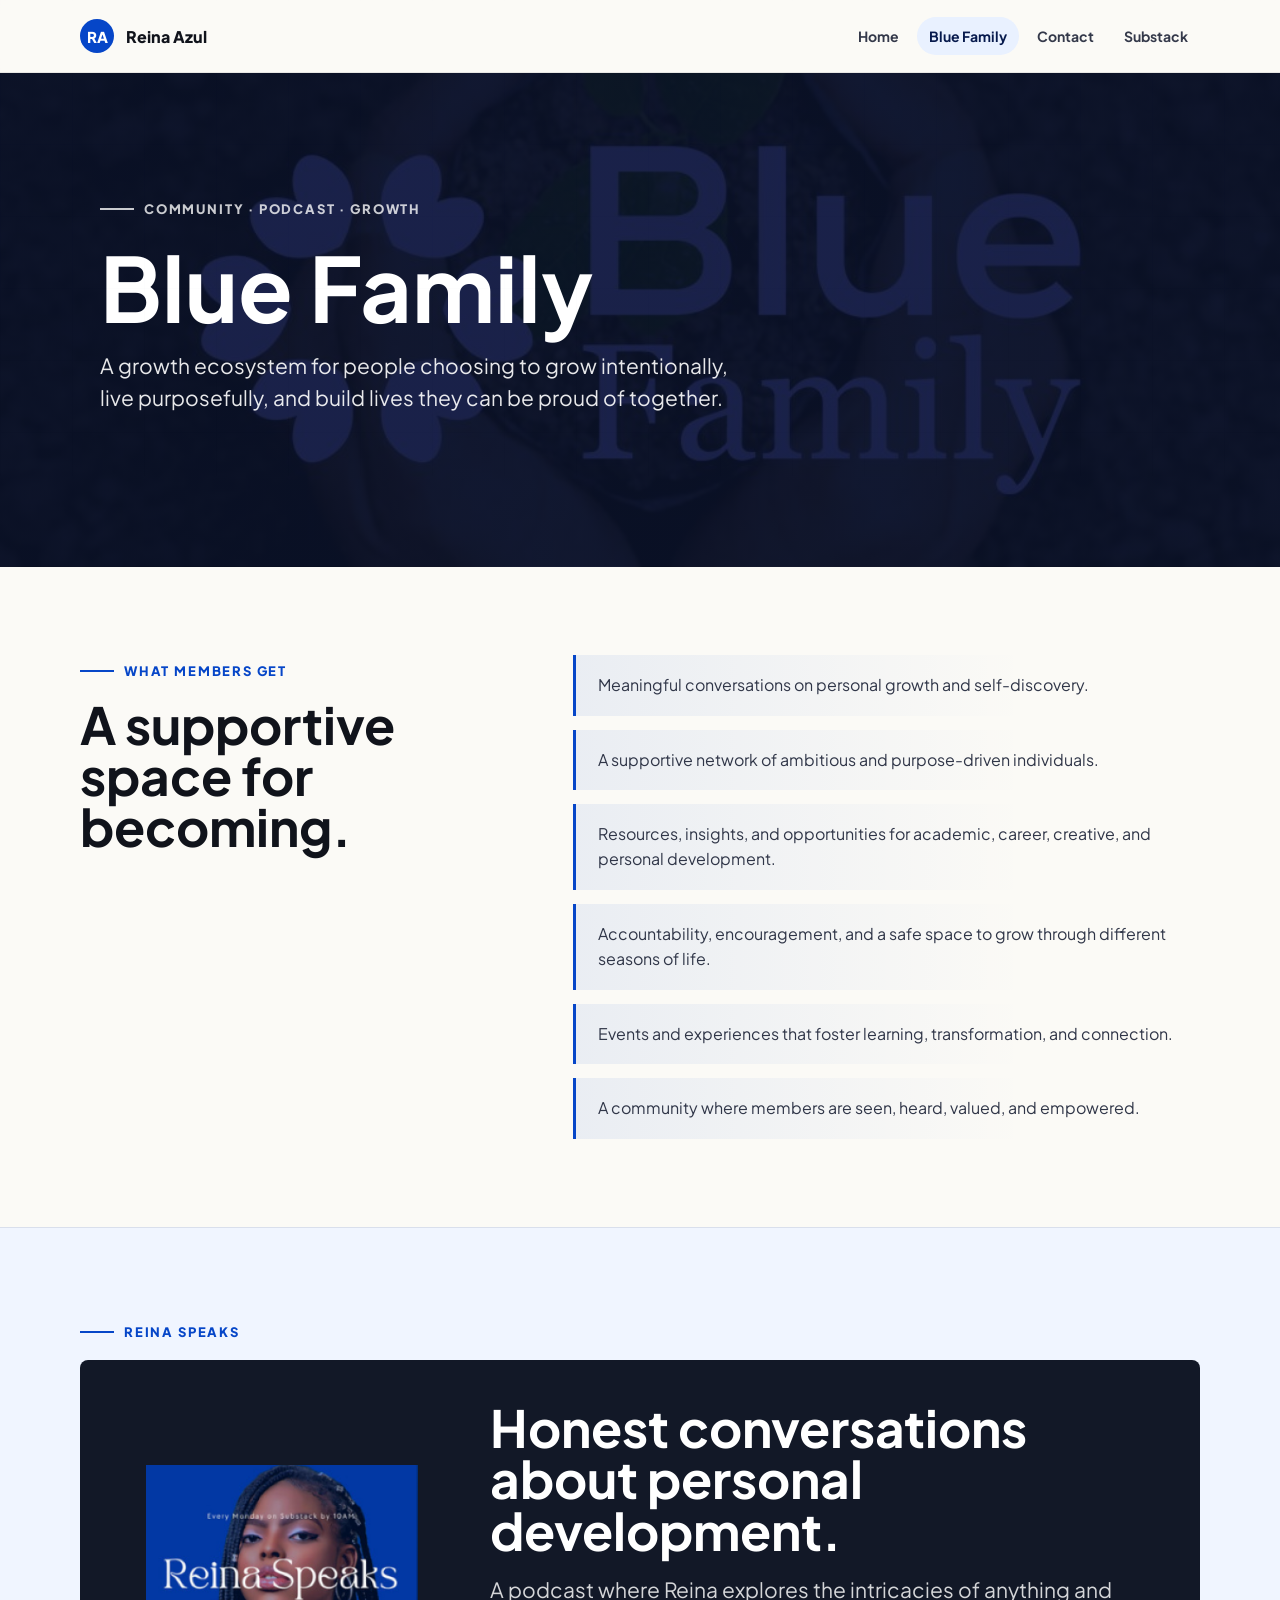
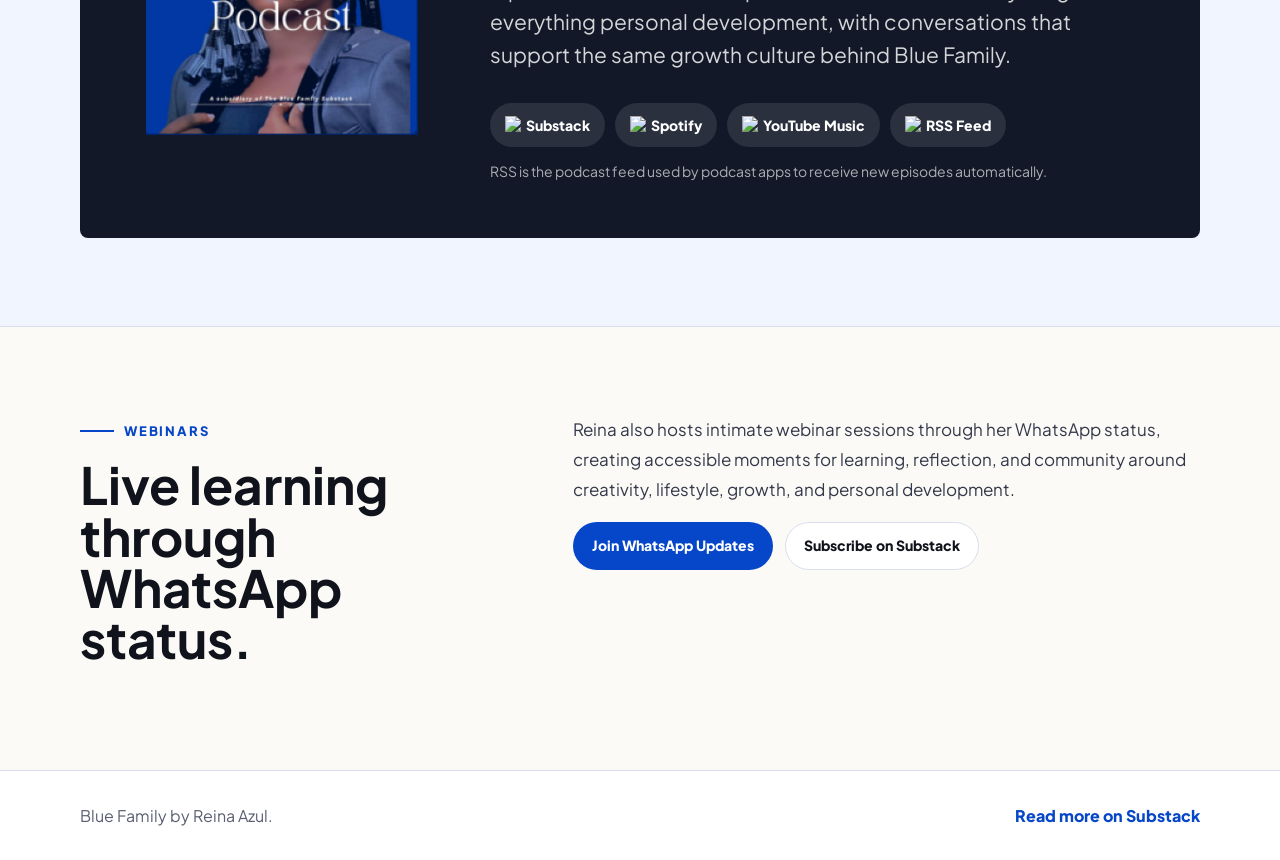
==== community.html @ faaee984 "I worked on the Mobile responsiveness of the website AI(Gemini) assisted me in this a little bit muc" ====
<!doctype html>
<html lang="en">
  <head>
    <meta charset="utf-8">
    <meta name="viewport" content="width=device-width, initial-scale=1">
    <meta name="description" content="Blue Family is Reina Azul's growth ecosystem for personal development, creativity, purpose, and community.">
    <title>Blue Family | Reina Azul</title>
    <link rel="stylesheet" href="styles.css">
    <link href="https://fonts.googleapis.com/css2?family=Plus+Jakarta+Sans:wght@400;600;700;800&display=swap" rel="stylesheet">
  </head>
  <body>
    <script src="script.js"></script>
    <header class="site-header">
      <nav class="nav" aria-label="Main navigation">
        <a class="brand" href="index.html" aria-label="Reina Azul home">
          <span class="brand-mark">RA</span>
          <span>Reina Azul</span>
        </a>
      <button class="hamburger-menu" aria-label="Toggle navigation" aria-expanded="false">
      <span class="bar"></span>
      <span class="bar"></span>
      <span class="bar"></span>
    </button>
        <div class="nav-links">
          <a href="index.html">Home</a>
          <a class="active" href="community.html">Blue Family</a>
          <a href="contact.html">Contact</a>
          <a href="https://oyedokunm.substack.com" target="_blank" rel="noreferrer">Substack</a>
        </div>
      </nav>
    </header>

    <main>
      <section class="page-hero">
        <div class="wrap">
          <p class="eyebrow">Community · Podcast · Growth</p>
          <h1>Blue Family</h1>
          <p class="lead">A growth ecosystem for people choosing to grow intentionally, live purposefully, and build lives they can be proud of together.</p>
        </div>
      </section>

      <section class="section">
        <div class="wrap split">
          <div>
            <p class="eyebrow dark">What Members Get</p>
            <h2>A supportive space for becoming.</h2>
          </div>
          <div>
            <ul class="feature-list">
              <li>Meaningful conversations on personal growth and self-discovery.</li>
              <li>A supportive network of ambitious and purpose-driven individuals.</li>
              <li>Resources, insights, and opportunities for academic, career, creative, and personal development.</li>
              <li>Accountability, encouragement, and a safe space to grow through different seasons of life.</li>
              <li>Events and experiences that foster learning, transformation, and connection.</li>
              <li>A community where members are seen, heard, valued, and empowered.</li>
            </ul>
          </div>
        </div>
      </section>

      <section class="section band">
        <div class="wrap">
          <p class="eyebrow dark">Reina Speaks</p>
          <div class="podcast-panel">
            <div class="podcast-cover" aria-label="Reina Speaks podcast cover placeholder">
              <img src="assets/Screenshot 2026-06-10 194704.png" alt="Reina Speaks podcast cover">
            </div>
            <div>
              <h2>Honest conversations about personal development.</h2>
              <p class="lead">A podcast where Reina explores the intricacies of anything and everything personal development, with conversations that support the same growth culture behind Blue Family.</p>
              <div class="podcast-links">
                <a class="pill" href="https://oyedokunm.substack.com" target="_blank" class="ip" rel="noreferrer">
                    <img src="https://cdn.simpleicons.org/substack" width="19"  height="19" alt="Substack" class="ic" />  Substack</a>
                <a class="pill" href="https://open.spotify.com/show/22lv5XPXW0oE5tBdYrOItC" target="_blank" class="ip" rel="noreferrer">
                  <img src="https://cdn.simpleicons.org/spotify" width="19" height="19" alt="Spotify" class="ic" />  Spotify</a>
                <a class="pill" href="https://music.youtube.com/channel/UCW5lx6705L2zEF5q7ltwmwg" target="_blank" class="ip" rel="noreferrer">
                  <img src="https://cdn.simpleicons.org/youtubemusic" width="19" height="19" alt="YouTube Music" class="ic" />  YouTube Music</a>
                <a class="pill" href="https://api.substack.com/feed/podcast/916185.rss" target="_blank" class="ip" rel="noreferrer">
                  <img src="https://cdn.simpleicons.org/rss" width="19" height="19" alt="RSS" class="ic" />  RSS Feed</a>
              </div>
              <p class="rss-note">RSS is the podcast feed used by podcast apps to receive new episodes automatically.</p>
            </div>
          </div>
        </div>
      </section>

      <section class="section">
        <div class="wrap split">
          <div>
            <p class="eyebrow dark">Webinars</p>
            <h2>Live learning through WhatsApp status.</h2>
          </div>
          <div class="body-copy">
            <p>Reina also hosts intimate webinar sessions through her WhatsApp status, creating accessible moments for learning, reflection, and community around creativity, lifestyle, growth, and personal development.</p>
            <div class="actions">
              <a class="button blue" href="https://wa.me/2349028957254" target="_blank" rel="noreferrer">Join WhatsApp Updates</a>
              <a class="button outline" href="https://oyedokunm.substack.com/subscribe" target="_blank" rel="noreferrer">Subscribe on Substack</a>
            </div>
          </div>
        </div>
      </section>
    </main>

    <footer class="footer">
      <div class="wrap footer-inner">
        <span>Blue Family by Reina Azul.</span>
        <a href="https://oyedokunm.substack.com" target="_blank" rel="noreferrer">Read more on Substack</a>
      </div>
    </footer>
    <script>
const mobileBtn = document.querySelector('.hamburger-menu');
const navigationPanel = document.querySelector('.nav-links');

mobileBtn.addEventListener('click', () => {
  navigationPanel.classList.toggle('open');
  mobileBtn.classList.toggle('active');
});
    </script>
  </body>
</html>
---- styles.css ----
:root {
  --ink: #10131b;
  --muted: #5a6072;
  --blue: #0646c8;
  --blue-deep: #071a4d;
  --blue-soft: #e9f1ff;
  --cyan: #48c7ff;
  --ivory: #fbfaf6;
  --line: #d9dfec;
  --green: #0f7b55;
  --shadow: 0 24px 70px rgba(7, 26, 77, .16);
  color-scheme: light;
}

* {
  box-sizing: border-box;
}

html {
  scroll-behavior: smooth;
}

body {
  margin: 0;
  font-family: 'Plus Jakarta Sans', ui-sans-serif, system-ui, sans-serif;
  color: var(--ink);
  background: var(--ivory);
}

body::before {
  content: "";
  position: fixed;
  inset: 0;
  pointer-events: none;
  background:
    linear-gradient(90deg, rgba(7, 26, 77, .045) 1px, transparent 1px),
    linear-gradient(180deg, rgba(7, 26, 77, .035) 1px, transparent 1px);
  background-size: 72px 72px;
  mask-image: linear-gradient(to bottom, rgba(0,0,0,.38), transparent 60%);
}

a {
  color: inherit;
  text-decoration: none;
}

img {
  display: block;
  max-width: 100%;
}

.site-header {
  position: sticky;
  top: 0;
  z-index: 20;
  border-bottom: 1px solid rgba(16, 19, 27, .08);
  background: rgba(251, 250, 246, .88);
  backdrop-filter: blur(18px);
}

.nav {
  width: min(1120px, calc(100% - 40px));
  margin: 0 auto;
  min-height: 72px;
  display: flex;
  align-items: center;
  justify-content: space-between;
  gap: 22px;
}

.brand {
  display: inline-flex;
  align-items: center;
  gap: 12px;
  font-weight: 800;
  letter-spacing: 0;

}

.brand-mark {
  width: 34px;
  height: 34px;
  display: grid;
  place-items: center;
  border-radius: 50%;
  background: var(--blue);
  color: white;
  font-size: 15px;
}

.nav-links {
  display: flex;
  align-items: center;
  gap: 6px;
}

.nav-links a {
  padding: 10px 12px;
  border-radius: 999px;
  color: #34394a;
  font-size: 14px;
  font-weight: 700;
}

.nav-links a:hover,
.nav-links a.active {
  background: var(--blue-soft);
  color: var(--blue-deep);
}

.section {
  padding: 88px 0;
}

.section.tight {
  padding: 58px 0;
}

.wrap {
  width: min(1120px, calc(100% - 40px));
  margin: 0 auto;
}

.hero {
  min-height: calc(82vh - 72px);
  display: grid;
  align-items: center;
  padding: 52px 0 72px;
  background:
    linear-gradient(115deg, rgba(7, 26, 77, .96) 0%, rgba(6, 70, 200, .92) 58%, rgba(72, 199, 255, .18) 100%),
    #071a4d;
  color: white;
}

.hero-grid {
  display: grid;
  grid-template-columns: minmax(0, 1.08fr) minmax(280px, .72fr);
  align-items: center;
  gap: 64px;
}

.eyebrow {
  display: inline-flex;
  align-items: center;
  gap: 10px;
  margin: 0 0 20px;
  color: rgba(255,255,255,.78);
  font-size: 13px;
  font-weight: 800;
  text-transform: uppercase;
  letter-spacing: .14em;
}

.eyebrow.dark {
  color: var(--blue);
}

.eyebrow::before {
  content: "";
  width: 34px;
  height: 2px;
  background: currentColor;
}

h1,
h2,
h3,
p {
  margin-top: 0;
}

h1 {
  max-width: 780px;
  margin-bottom: 22px;
  font-size: clamp(56px, 7vw, 104px);
  line-height: .9;
  letter-spacing: 0;
}

.lead {
  max-width: 650px;
  margin-bottom: 32px;
  color: rgba(255,255,255,.82);
  font-size: 21px;
  line-height: 1.55;
}

.lead.dark {
  color: #3e4557;
}

.hero-actions,
.actions {
  display: flex;
  flex-wrap: wrap;
  gap: 12px;
}

.button {
  display: inline-flex;
  min-height: 48px;
  align-items: center;
  justify-content: center;
  gap: 10px;
  padding: 0 18px;
  border: 1px solid transparent;
  border-radius: 999px;
  font-weight: 800;
  font-size: 14px;
  transition: transform .18s ease, background .18s ease, border-color .18s ease;
}

.button:hover {
  transform: translateY(-2px);
}

.button.primary {
  background: white;
  color: var(--blue-deep);
}

.button.secondary {
  border-color: rgba(255,255,255,.28);
  color: white;
  background: rgba(255,255,255,.08);
}

.button.blue {
  background: var(--blue);
  color: white;
}

.button.outline {
  border-color: var(--line);
  background: white;
  color: var(--ink);
}

.portrait-shell {
  position: relative;
  isolation: isolate;
}

.portrait-shell::before {
  content: "";
  position: absolute;
  inset: 9% -4% -5% 12%;
  border: 1px solid rgba(255,255,255,.34);
  border-radius: 50%;
  z-index: -1;
}

.portrait {
  width: min(410px, 100%);
  aspect-ratio: 1;
  object-fit: cover;
  object-position: center;
  border-radius: 50%;
  box-shadow: 0 34px 90px rgba(0, 0, 0, .32);
  background: transparent;
}

.stat-row {
  display: grid;
  grid-template-columns: repeat(3, 1fr);
  gap: 1px;
  margin-top: 22px;
  overflow: hidden;
  border-radius: 8px;
  background: rgba(255,255,255,.22);
}

.stat {
  padding: 18px;
  background: rgba(255,255,255,.11);
}

.stat strong {
  display: block;
  font-size: 24px;
}

.stat span {
  display: block;
  color: rgba(255,255,255,.72);
  font-size: 13px;
}

.split {
  display: grid;
  grid-template-columns: minmax(0, .82fr) minmax(0, 1.18fr);
  gap: 58px;
  align-items: start;
}

.section h2 {
  margin-bottom: 18px;
  font-size: clamp(32px, 4vw, 56px);
  line-height: 1;
  letter-spacing: 0;
}

.body-copy {
  color: #34394a;
  font-size: 17px;
  line-height: 1.75;
}

.feature-list {
  display: grid;
  gap: 14px;
  margin: 0;
  padding: 0;
  list-style: none;
}

.feature-list li {
  padding: 18px 0 18px 22px;
  border-left: 3px solid var(--blue);
  background: linear-gradient(90deg, rgba(6,70,200,.07), transparent 72%);
  color: #303648;
  font-size: 16px;
  line-height: 1.55;
}

.band {
  background: #f0f5ff;
  border-top: 1px solid var(--line);
  border-bottom: 1px solid var(--line);
}

.cards {
  display: grid;
  grid-template-columns: repeat(3, 1fr);
  gap: 18px;
}

.card {
  min-height: 220px;
  padding: 26px;
  border: 1px solid var(--line);
  border-radius: 8px;
  background: white;
  box-shadow: 0 14px 36px rgba(7, 26, 77, .07);
}

.card h3 {
  margin-bottom: 12px;
  font-size: 22px;
}

.card p {
  margin-bottom: 0;
  color: var(--muted);
  line-height: 1.65;
}

.quote-band {
  padding: 78px 0;
  background: var(--ink);
  color: white;
}

.quote {
  max-width: 930px;
  margin: 0;
  font-size: clamp(30px, 4vw, 58px);
  line-height: 1.08;
  letter-spacing: 0;
}

.quote cite {
  display: block;
  margin-top: 24px;
  color: rgba(255,255,255,.68);
  font-size: 15px;
  font-style: normal;
  font-weight: 800;
  text-transform: uppercase;
  letter-spacing: .12em;
}

.page-hero {
background-image: 
  linear-gradient(rgba(11, 19, 43, 0.85), rgba(11, 19, 43, 0.85)), 
  url('assets/322eb3b5f45e469986e57e9ff61a0006.jpg'); 
  background-position: center center;
  background-size: cover;
  background-repeat: no-repeat;
  padding: 120px 0; 
  color: #ffffff;}

.page-hero h1 {
  color: #ffffff;
  margin-top: 10px;
}

.page-hero .lead {
color: rgba(255, 255, 255, 0.9);
max-width: 650px;
}

.podcast-panel {
  display: grid;
  grid-template-columns: 320px minmax(0, 1fr);
  gap: 48px;
  align-items: center;
  padding: 42px;
  border-radius: 8px;
  background: #121827;
  color: white;
}

.podcast-cover {
  aspect-ratio: 1;
  display: grid;
  align-content: end;
  padding: 24px;
  border-radius: 8px;
  background:
    linear-gradient(180deg, rgba(4, 14, 38, .08), rgba(4, 14, 38, .72)),
    linear-gradient(135deg, #0646c8, #0c2466), cover;
  overflow: hidden;
  width:100%;
}

.podcast-cover span {
  display: block;
  max-width: 210px;
  font-size: 40px;
  line-height: .95;
  font-weight: 800;
}

.podcast-links,
.social-grid {
  display: flex;
  flex-wrap: wrap;
  gap: 10px;
  margin-top: 24px;
}

.pill {
  display: inline-flex;
  min-height: 44px;
  align-items: center;
  justify-content: center;
  padding: 0 15px;
  border-radius: 999px;
  background: rgba(255,255,255,.1);
  color: white;
  font-weight: 800;
  font-size: 14px;
}

.pill.light {
  background: white;
  color: var(--ink);
  border: 1px solid var(--line);
}

.rss-note {
  margin-top: 14px;
  color: rgba(255,255,255,.65);
  font-size: 14px;
  line-height: 1.5;
}

.contact-grid {
  display: grid;
  grid-template-columns: minmax(0, 1fr) minmax(300px, .74fr);
  gap: 34px;
  align-items: start;
}

.contact-panel {
  padding: 34px;
  border-radius: 8px;
  background: white;
  border: 1px solid var(--line);
  box-shadow: var(--shadow);
}

.contact-panel h2 {
  font-size: 34px;
}

.contact-list {
  display: grid;
  gap: 12px;
  margin: 24px 0 0;
  padding: 0;
  list-style: none;
}

.contact-list li {
  padding-bottom: 12px;
  border-bottom: 1px solid var(--line);
  color: #34394a;
}

.footer {
  padding: 34px 0;
  border-top: 1px solid var(--line);
  color: var(--muted);
  background: white;
}

.footer-inner {
  display: flex;
  justify-content: space-between;
  gap: 20px;
  align-items: center;
  flex-wrap: wrap;
}

.footer a {
  font-weight: 800;
  color: var(--blue);
}

@media (max-width: 860px) {
  .nav {
    min-height: auto;
    padding: 14px 0;
    align-items: flex-start;
    flex-direction: column;
  }

  .nav-links {
    width: 100%;
    overflow-x: auto;
    padding-bottom: 2px;
  }

  .hero {
    min-height: auto;
  }

  .hero-grid,
  .split,
  .podcast-panel,
  .contact-grid {
    grid-template-columns: 1fr;
  }

  .hero-grid {
    gap: 42px;
  }

  .portrait {
    width: min(360px, 100%);
  }

  .cards {
    grid-template-columns: 1fr;
  }

  .podcast-panel {
    padding: 24px;
  }

  .podcast-cover {
    max-width: 320px;
  }
}

@media (max-width: 560px) {
  .wrap,
  .nav {
    width: min(100% - 28px, 1120px);
  }

  .section {
    padding: 64px 0;
  }

  h1 {
    font-size: 58px;
  }

  .lead {
    font-size: 18px;
  }

  .hero-actions,
  .actions {
    display: grid;
  }

  .button,
  .pill {
    width: 100%;
  }

  .stat-row {
    grid-template-columns: 1fr;
  }
}
.ip {
  display: inline-flex;
  align-items: center;
  gap: 14px;
}
.ic{
  margin-right: 2px;
}

.page-heros {
  background-color: #072469; 
  background-image: none;
  padding: 80px 0; 
  color: #ffffff;
}
.page-hero .wrap {
  max-width: 1200px;
  margin: 0 auto;
  padding: 0 20px;
}
.hamburger-menu {
  display: none;
  background: none;
  border: none;
  cursor: pointer;
  flex-direction: column;
  gap: 5px;
  padding: 5px;
  z-index: 100;
}

.hamburger-menu .bar {
  width: 24px;
  height: 2px;
  background-color:#0646c8; 
  transition: transform 0.3s ease, opacity 0.3s ease;
}

@media (max-width: 768px) {
  .site-header {
    position: relative;
    z-index: 1000;
    background-color: #ffffff;
  }

  .nav {
    display: flex;
    flex-direction: row;
    justify-content: space-between;
    align-items: center;
    width: 100%;
    padding: 15px 20px;
    box-sizing: border-box;
  }
  .hamburger-menu {
    display: flex;
    position: relative;
    z-index: 1001;
  }

.nav-links {
    display: flex;
    flex-direction: column;
    align-items: center;
    gap: 24px;
    
    position: fixed;     
    top: 0;
    right: -100%;      
    width: 220px;         
    height: 45vh;      
    background-color: #0b132b; 
    padding: 100px 24px 40px;  
    border-radius: 10px 0 0 10px;
    box-sizing: border-box;
    
    transition: right 0.3s ease-in-out;
    z-index: 999;
  }

  .nav-links.open {
    right: 0 !important;  
  }
  html, body {
    overflow-x: hidden;
    width: 100%;
    margin: 0;
    padding: 0;
  }

  .hero, .page-hero {
    padding: 120px 20px 60px !important;
    box-sizing: border-box;
    width: 100% !important;
    max-width: 100% !important;
    display: block;
  }

  .hero-grid {
    display: flex !important;
    flex-direction: column !important; 
    align-items: center !important;
    text-align: center !important;
    gap: 24px !important;
    width: 100% !important;
    max-width: 100% !important;
    margin: 0 auto !important;
    padding: 0 !important;
  }

  .hero-grid > div:first-child {
    order: 1 !important;
    width: 100%;
  }
  .hero-grid .eyebrow {
    justify-content: center;
    margin: 0 auto 12px;
  }

  .hero-grid h1 {
    font-size: 36px;
    line-height: 1.2;
    margin: 0 0 12px;
  }

  .hero-grid .lead {
    font-size: 16px;
    line-height: 1.5;
    margin: 0 auto;
    max-width: 100%;
  }

  .portrait-shell,
  .hero-grid > div:last-child {
    order: 2 !important;
    display: flex !important;
    flex-direction: column !important;
    align-items: center !important;
    width: 100% !important;
    margin: 15px auto 0 !important;
  }

  .portrait {
    width: 280px;  
    height: 280px;
    border-radius: 50%;
    object-fit: cover;
  }

  .stat-row {
    display: flex !important;
    flex-direction: row !important; 
    justify-content: space-around !important;
    width: 100%;
    max-width: 300px;
    margin: -30px auto 0 !important; 
    padding: 16px;
    box-sizing: border-box;
    position: relative;
    z-index: 5;
  }
  .hero-actions {
    order: 3 !important; 
    display: flex !important;
    flex-direction: column !important;
    gap: 12px !important;
    width: 100% !important;
    max-width: 320px !important;
    margin: 30px auto 0 !important;
  }
}
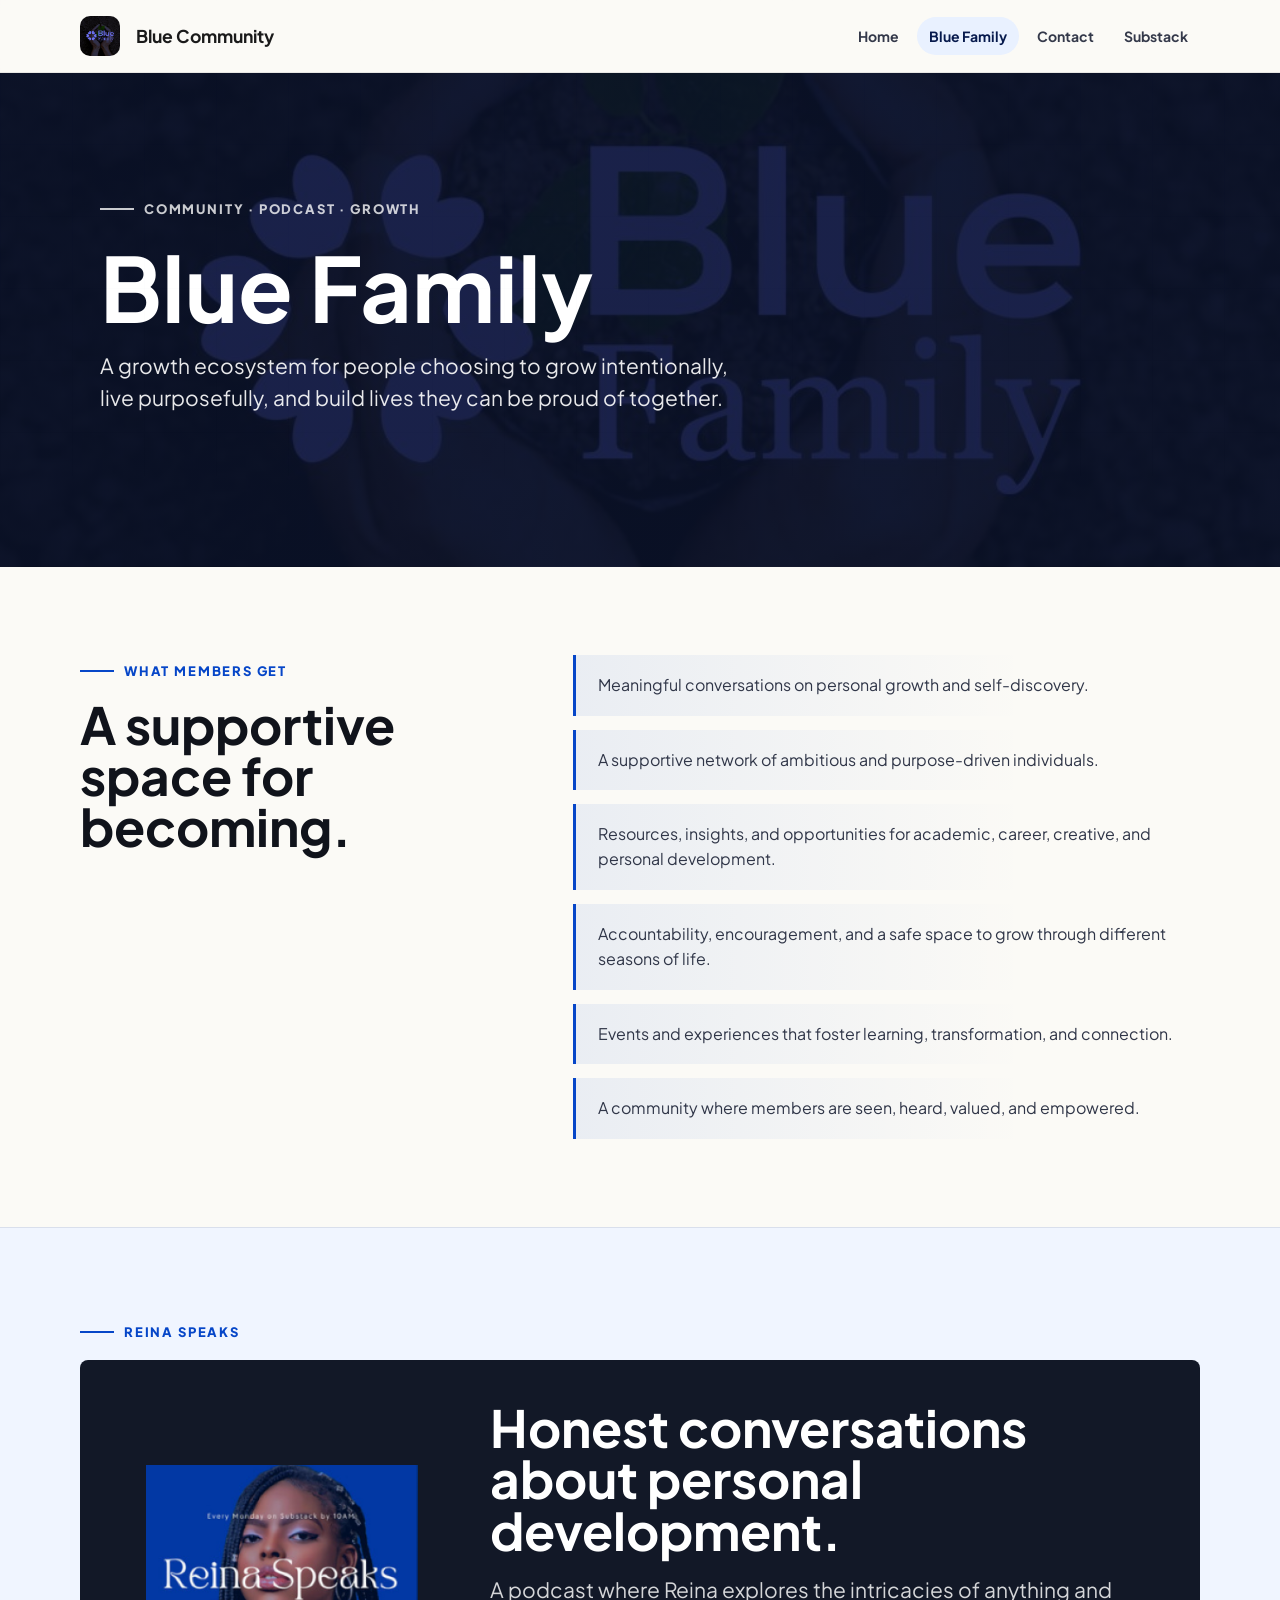
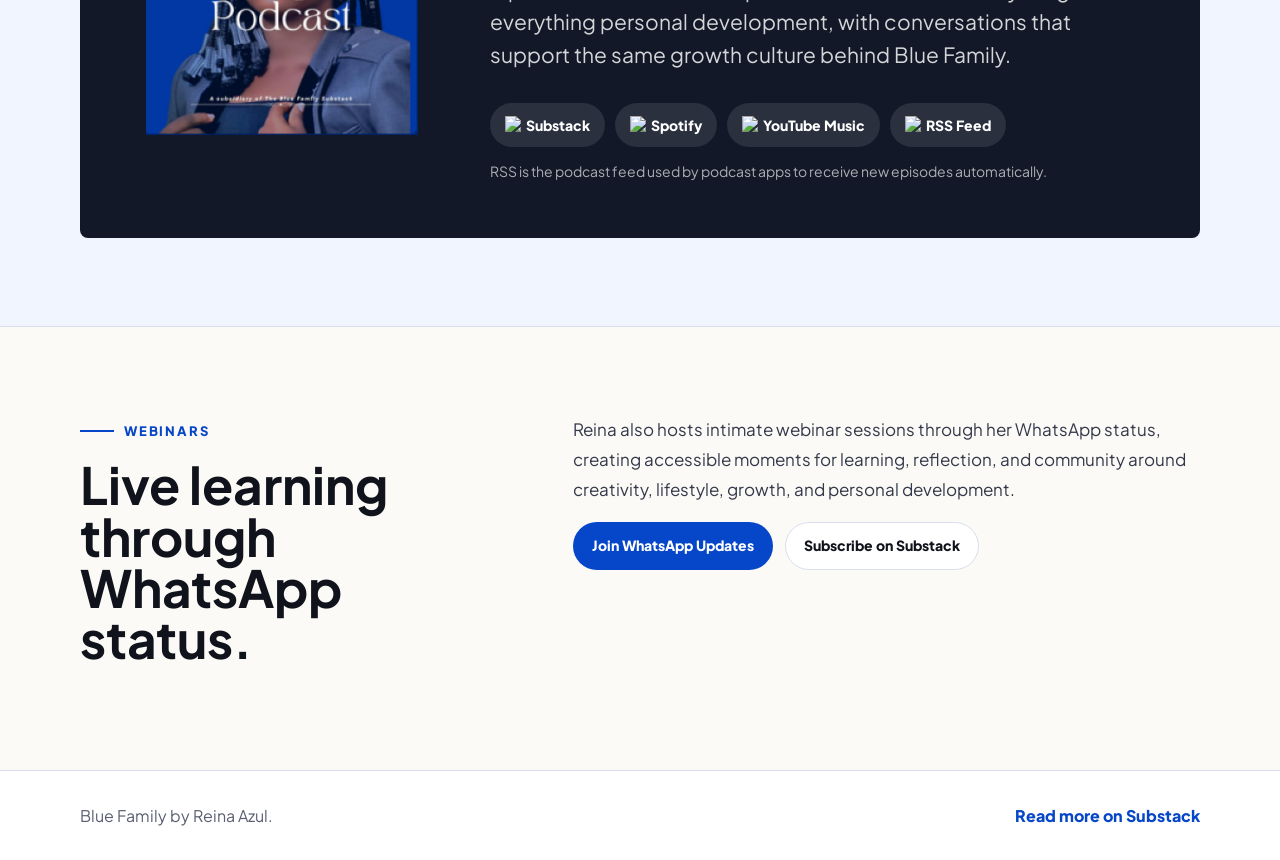
==== commit 3c336c41: "I changed the website logo on the headers" ====
--- a/community.html
+++ b/community.html
@@ -7,14 +7,16 @@
     <title>Blue Family | Reina Azul</title>
     <link rel="stylesheet" href="styles.css">
     <link href="https://fonts.googleapis.com/css2?family=Plus+Jakarta+Sans:wght@400;600;700;800&display=swap" rel="stylesheet">
+    <link rel="icon" type="image/png" href="assets/322eb3b5f45e469986e57e9ff61a0006.jpg">
+  <link rel="apple-touch-icon" href="assets/322eb3b5f45e469986e57e9ff61a0006.jpg">
   </head>
   <body>
     <script src="script.js"></script>
     <header class="site-header">
       <nav class="nav" aria-label="Main navigation">
         <a class="brand" href="index.html" aria-label="Reina Azul home">
-          <span class="brand-mark">RA</span>
-          <span>Reina Azul</span>
+          <img src="assets/322eb3b5f45e469986e57e9ff61a0006.jpg" alt="Reina Azul Logo" class="brand-marks">
+          <span class="logo-texts">Blue Community</span>
         </a>
       <button class="hamburger-menu" aria-label="Toggle navigation" aria-expanded="false">
       <span class="bar"></span>
@@ -93,7 +95,7 @@
           <div class="body-copy">
             <p>Reina also hosts intimate webinar sessions through her WhatsApp status, creating accessible moments for learning, reflection, and community around creativity, lifestyle, growth, and personal development.</p>
             <div class="actions">
-              <a class="button blue" href="https://wa.me/2349028957254" target="_blank" rel="noreferrer">Join WhatsApp Updates</a>
+              <a class="button blue" href="https://wa.me/2349028957254?text=Hello%20Reina,%20I%20want%20to%20join%20the%20Blue%20Family!%20Please%20add%20me%20to%20your%20WhatsApp%20status%20updates%20for%20live%20learning%20sessions.%20My%20name%20is:" target="_blank" rel="noreferrer">Join WhatsApp Updates</a>
               <a class="button outline" href="https://oyedokunm.substack.com/subscribe" target="_blank" rel="noreferrer">Subscribe on Substack</a>
             </div>
           </div>
--- a/styles.css
+++ b/styles.css
@@ -69,23 +69,36 @@
 }
 
 .brand {
-  display: inline-flex;
-  align-items: center;
-  gap: 12px;
-  font-weight: 800;
-  letter-spacing: 0;
+  display: flex;
+  align-items: center;
+  gap: 16px;     
+  text-decoration: none;
 
 }
 
 .brand-mark {
-  width: 34px;
-  height: 34px;
-  display: grid;
-  place-items: center;
-  border-radius: 50%;
-  background: var(--blue);
-  color: white;
-  font-size: 15px;
+  height: 60px; 
+  width: auto;
+  object-fit: contain;
+  display: block;
+}
+.brand-marks{
+  height: 40px; 
+  width: auto;
+  object-fit: contain;
+  display: block;
+  border-radius: 10px;
+}
+.logo-text {
+  font-size: 1.4rem;
+  margin-left: -16px;
+  font-weight: 700;
+  color: #1a1a1a;
+}
+.logo-texts{
+  font-size: 1.1rem;
+  font-weight: 700;
+  color: #1a1a1a;
 }
 
 .nav-links {
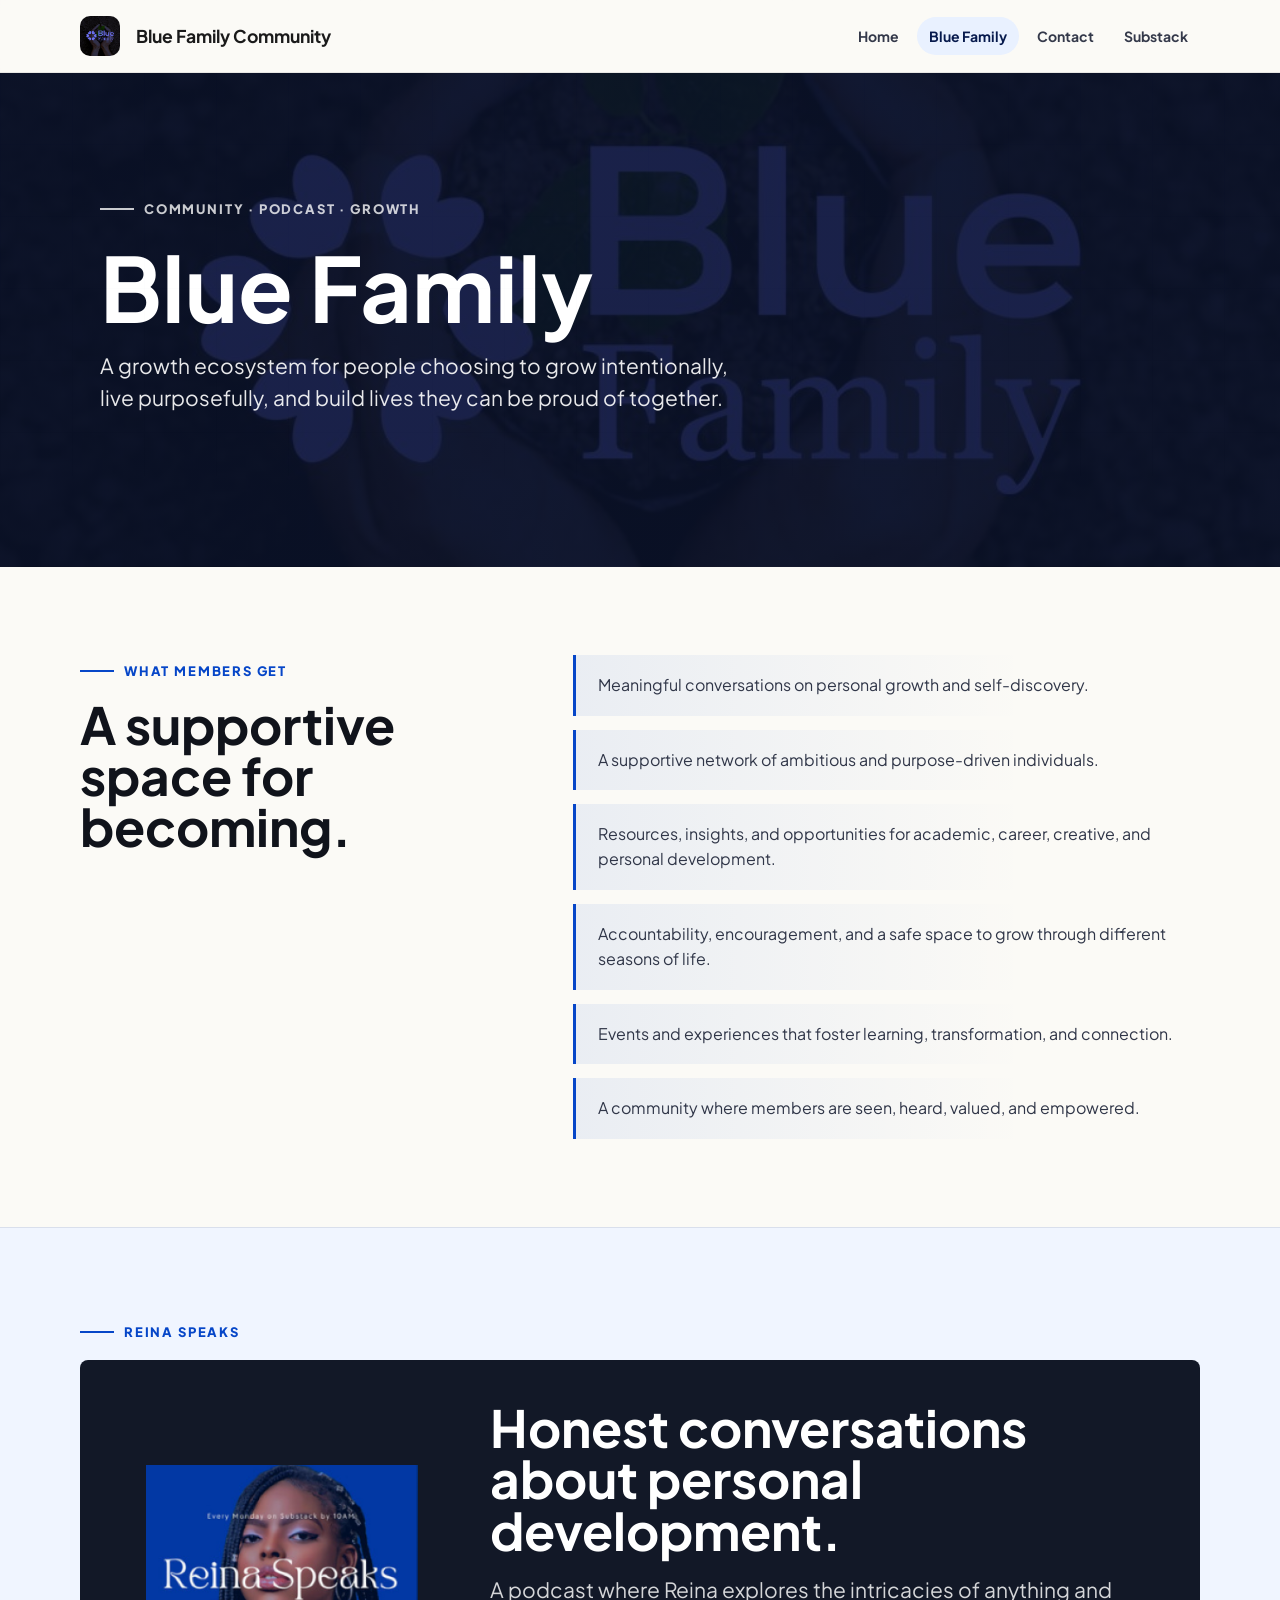
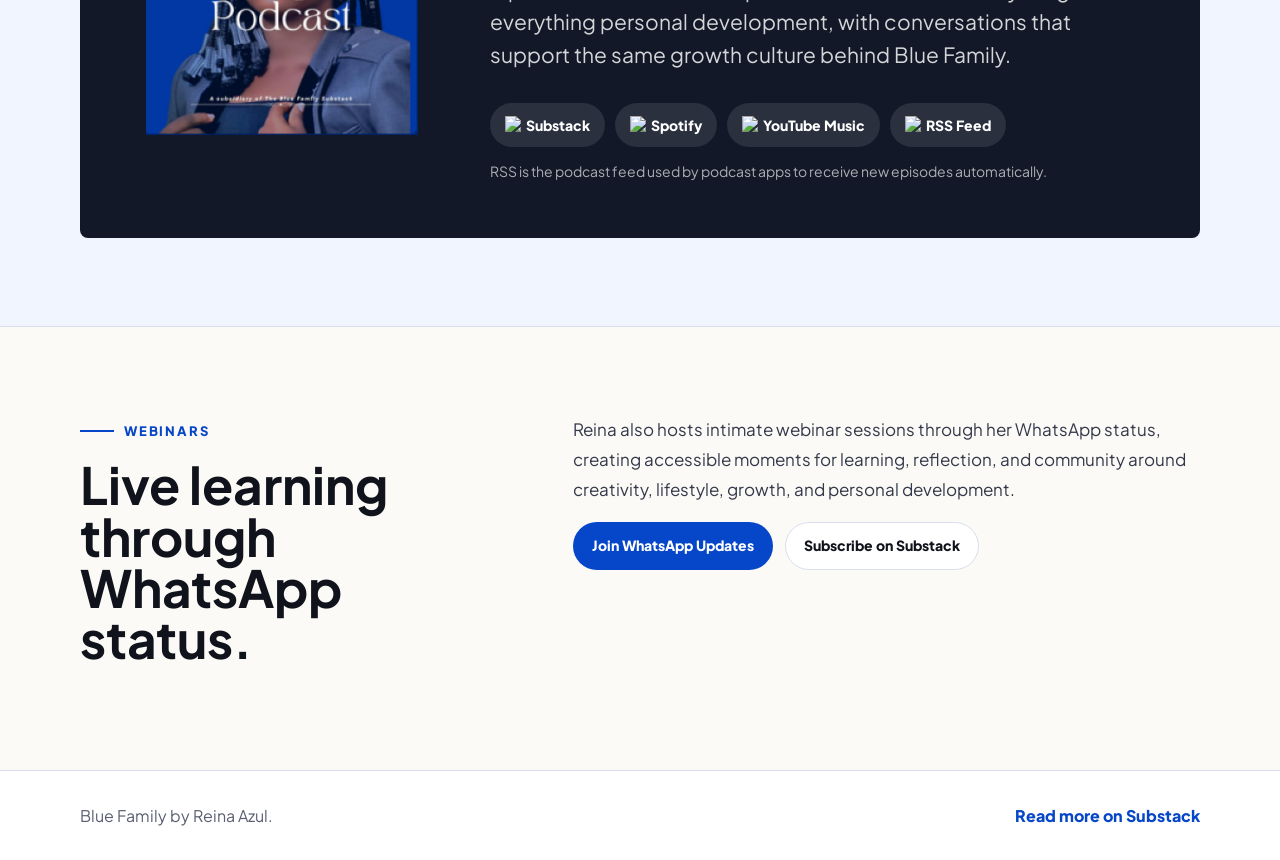
==== commit ee4eb0e9: "a little change in the name" ====
--- a/community.html
+++ b/community.html
@@ -16,7 +16,7 @@
       <nav class="nav" aria-label="Main navigation">
         <a class="brand" href="index.html" aria-label="Reina Azul home">
           <img src="assets/322eb3b5f45e469986e57e9ff61a0006.jpg" alt="Reina Azul Logo" class="brand-marks">
-          <span class="logo-texts">Blue Community</span>
+          <span class="logo-texts">Blue Family Community</span>
         </a>
       <button class="hamburger-menu" aria-label="Toggle navigation" aria-expanded="false">
       <span class="bar"></span>
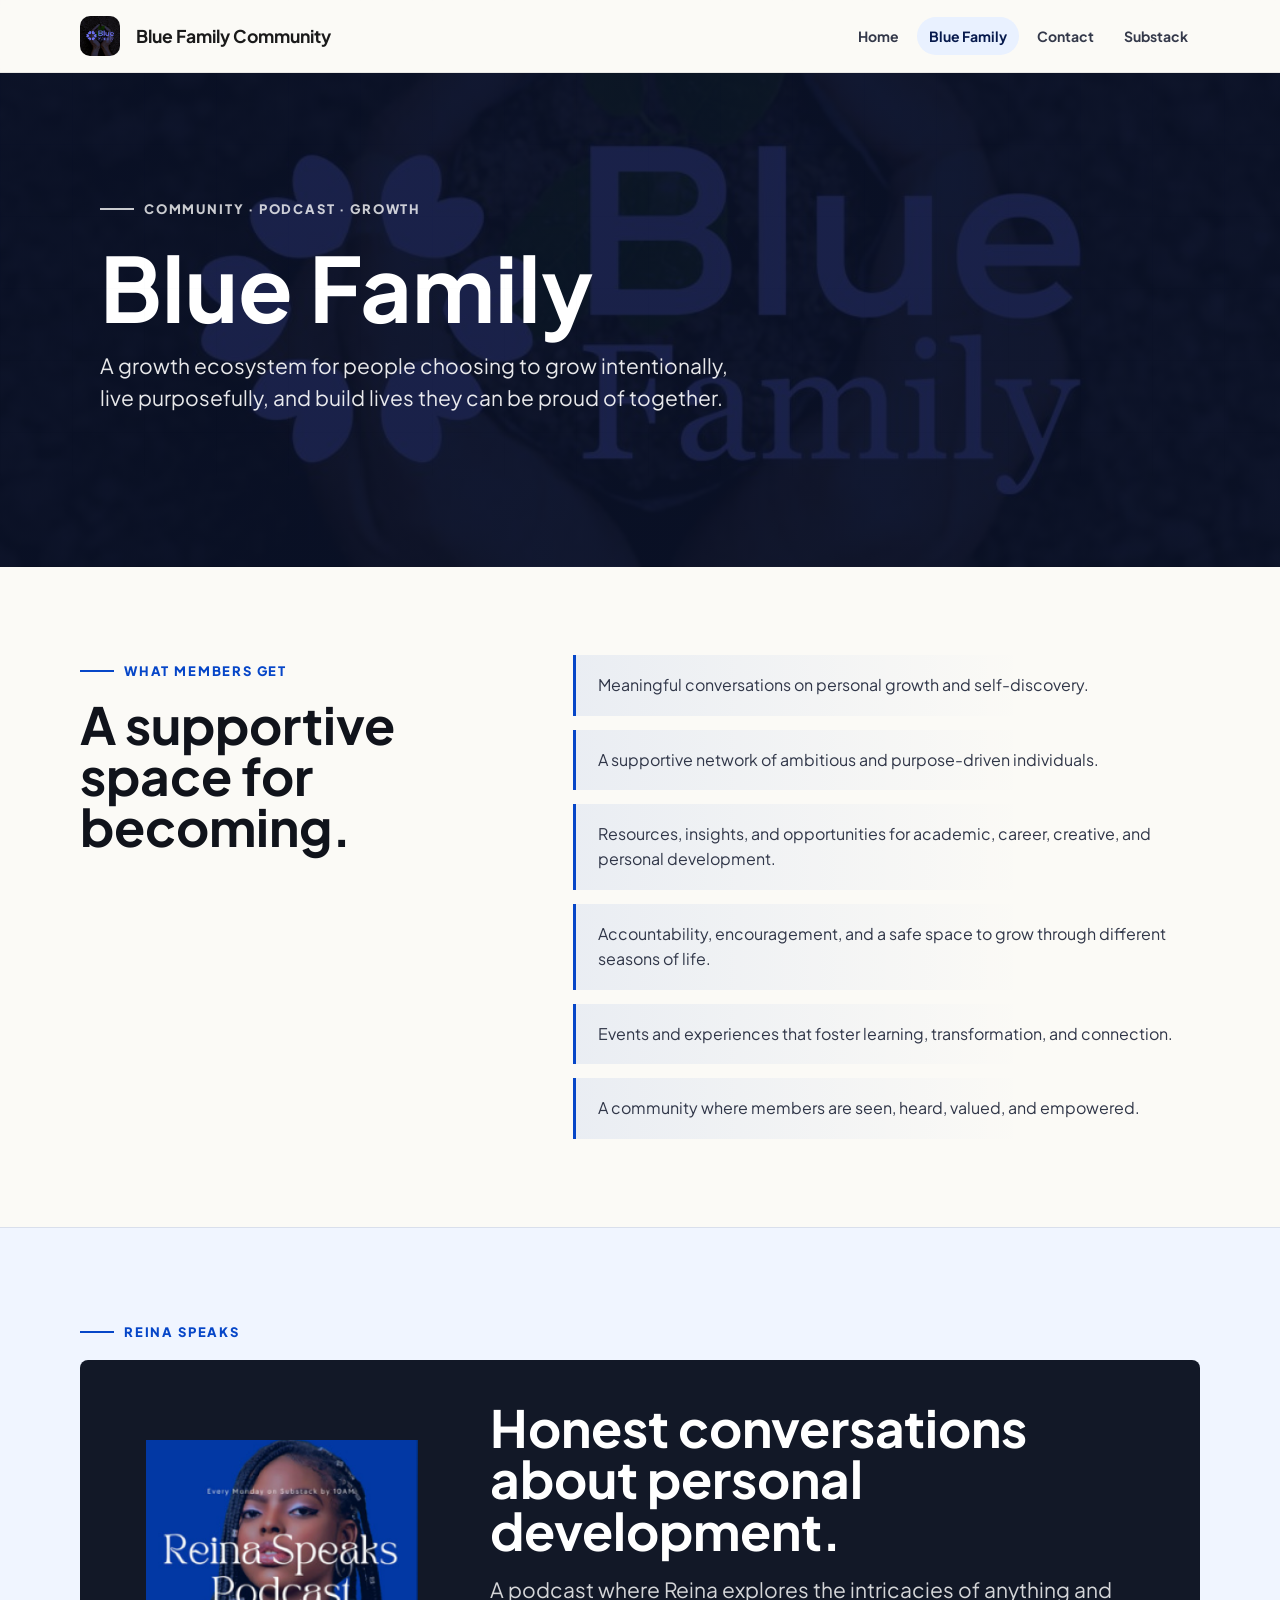
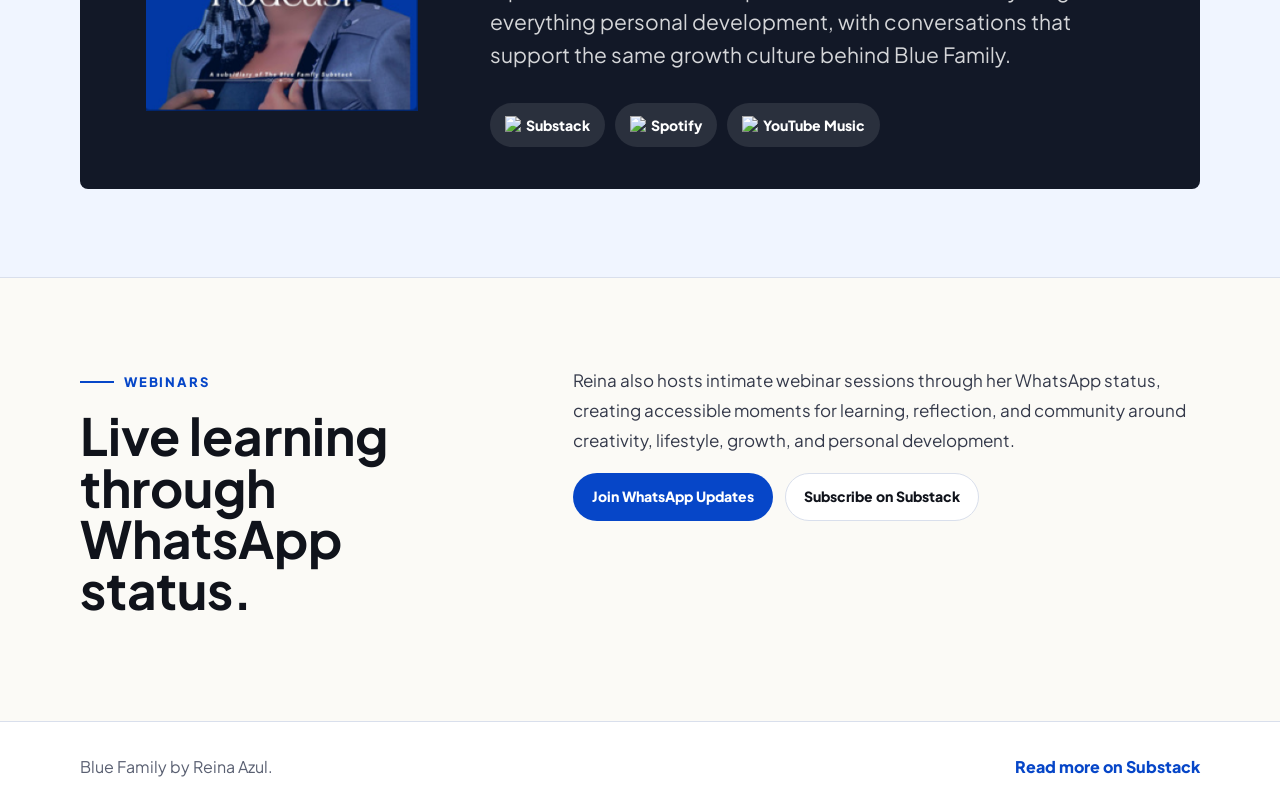
==== commit 7a28c4ba: "removed an unimportant link" ====
--- a/community.html
+++ b/community.html
@@ -77,11 +77,6 @@
                   <img src="https://cdn.simpleicons.org/spotify" width="19" height="19" alt="Spotify" class="ic" />  Spotify</a>
                 <a class="pill" href="https://music.youtube.com/channel/UCW5lx6705L2zEF5q7ltwmwg" target="_blank" class="ip" rel="noreferrer">
                   <img src="https://cdn.simpleicons.org/youtubemusic" width="19" height="19" alt="YouTube Music" class="ic" />  YouTube Music</a>
-                <a class="pill" href="https://api.substack.com/feed/podcast/916185.rss" target="_blank" class="ip" rel="noreferrer">
-                  <img src="https://cdn.simpleicons.org/rss" width="19" height="19" alt="RSS" class="ic" />  RSS Feed</a>
-              </div>
-              <p class="rss-note">RSS is the podcast feed used by podcast apps to receive new episodes automatically.</p>
-            </div>
           </div>
         </div>
       </section>
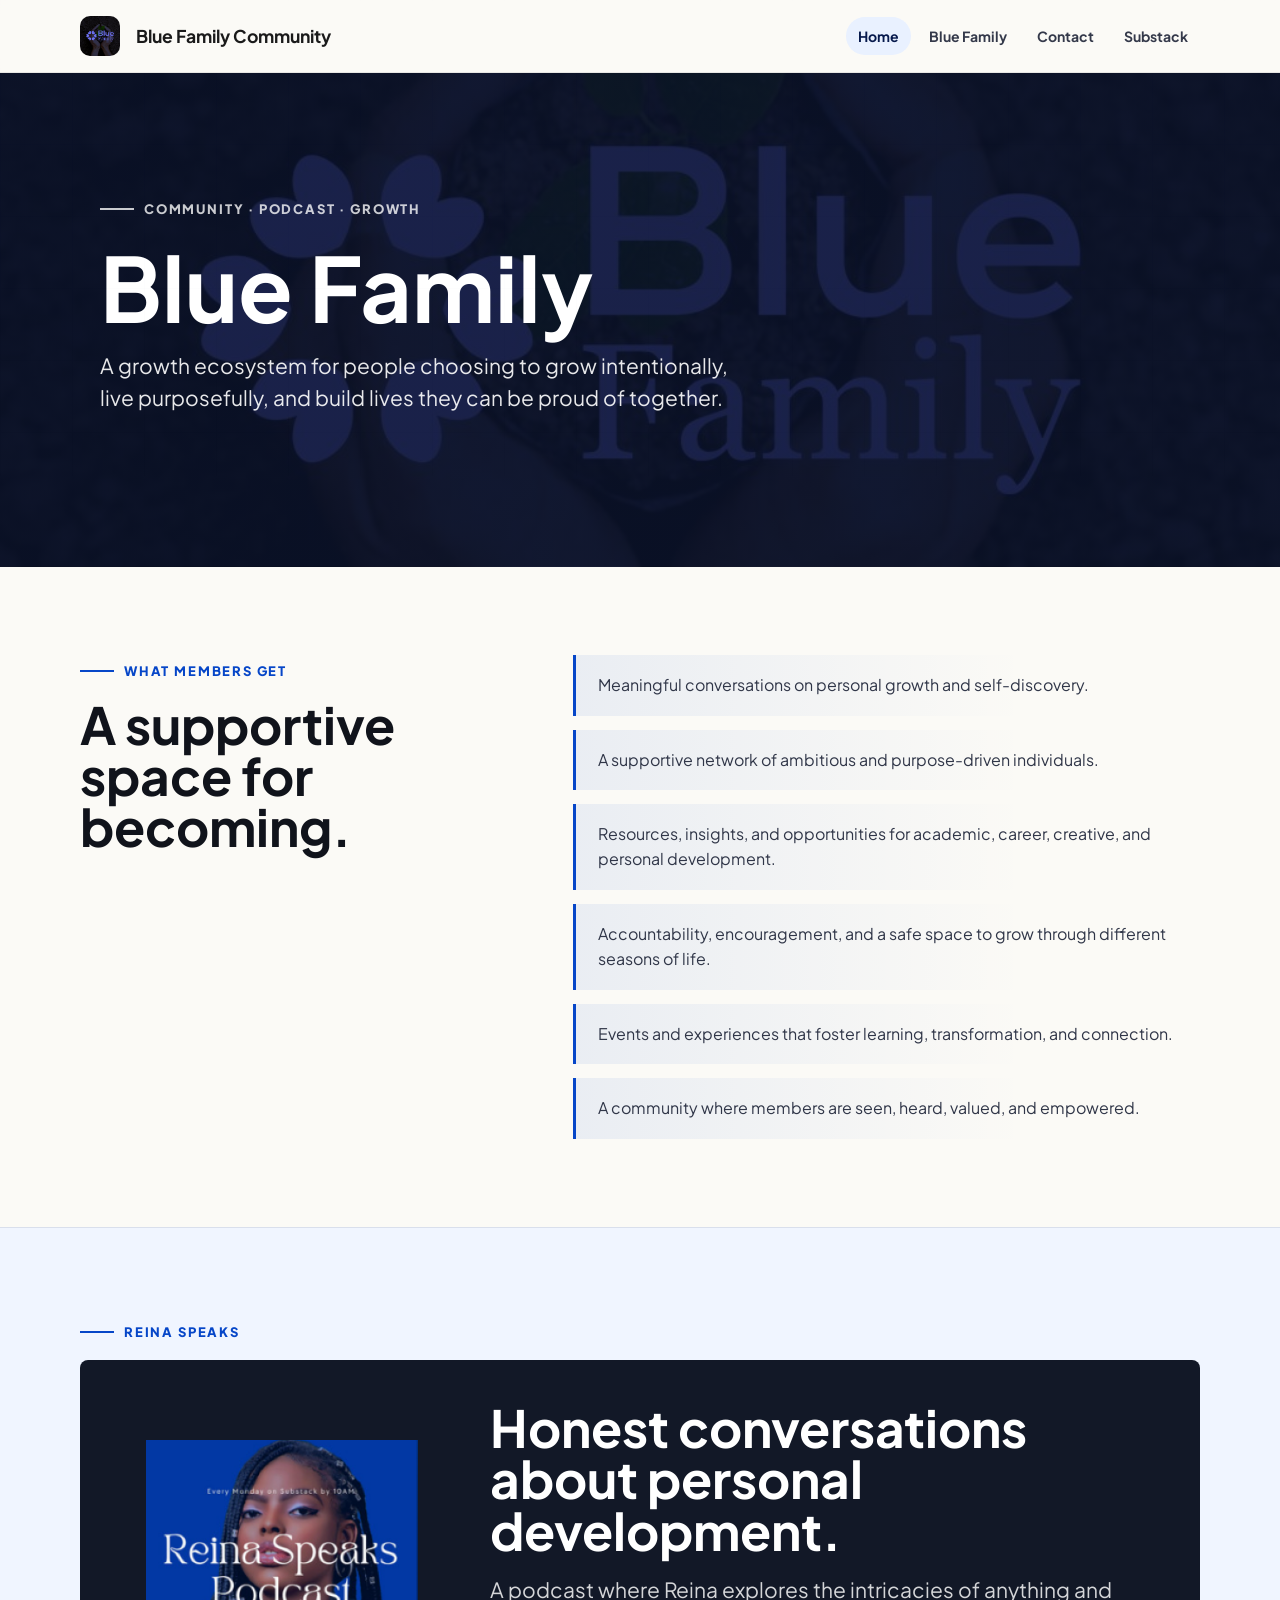
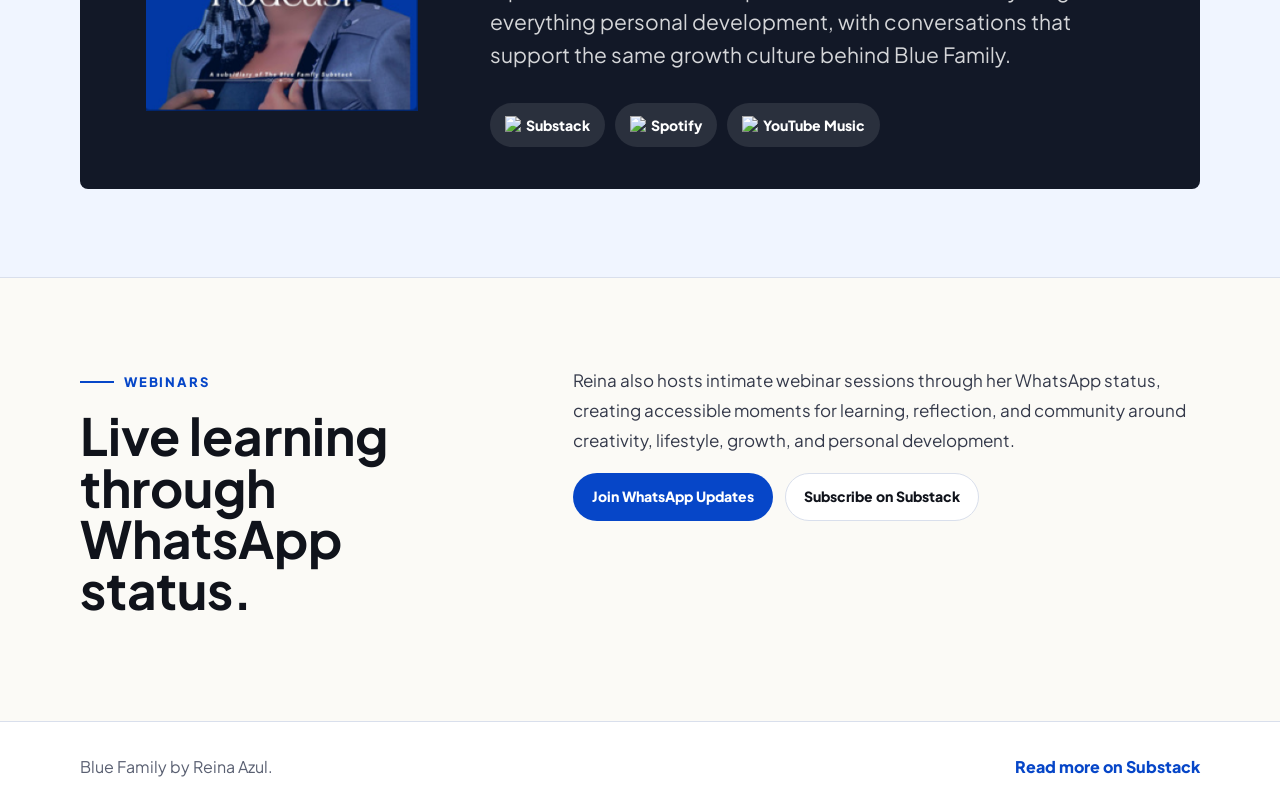
==== commit 09ebdacb: "added a json file and a cleanurl function in it" ====
--- a/community.html
+++ b/community.html
@@ -24,9 +24,9 @@
       <span class="bar"></span>
     </button>
         <div class="nav-links">
-          <a href="index.html">Home</a>
-          <a class="active" href="community.html">Blue Family</a>
-          <a href="contact.html">Contact</a>
+      <a class="active" href="/home">Home</a>
+      <a href="/community">Blue Family</a>
+      <a href="/contact">Contact</a>
           <a href="https://oyedokunm.substack.com" target="_blank" rel="noreferrer">Substack</a>
         </div>
       </nav>
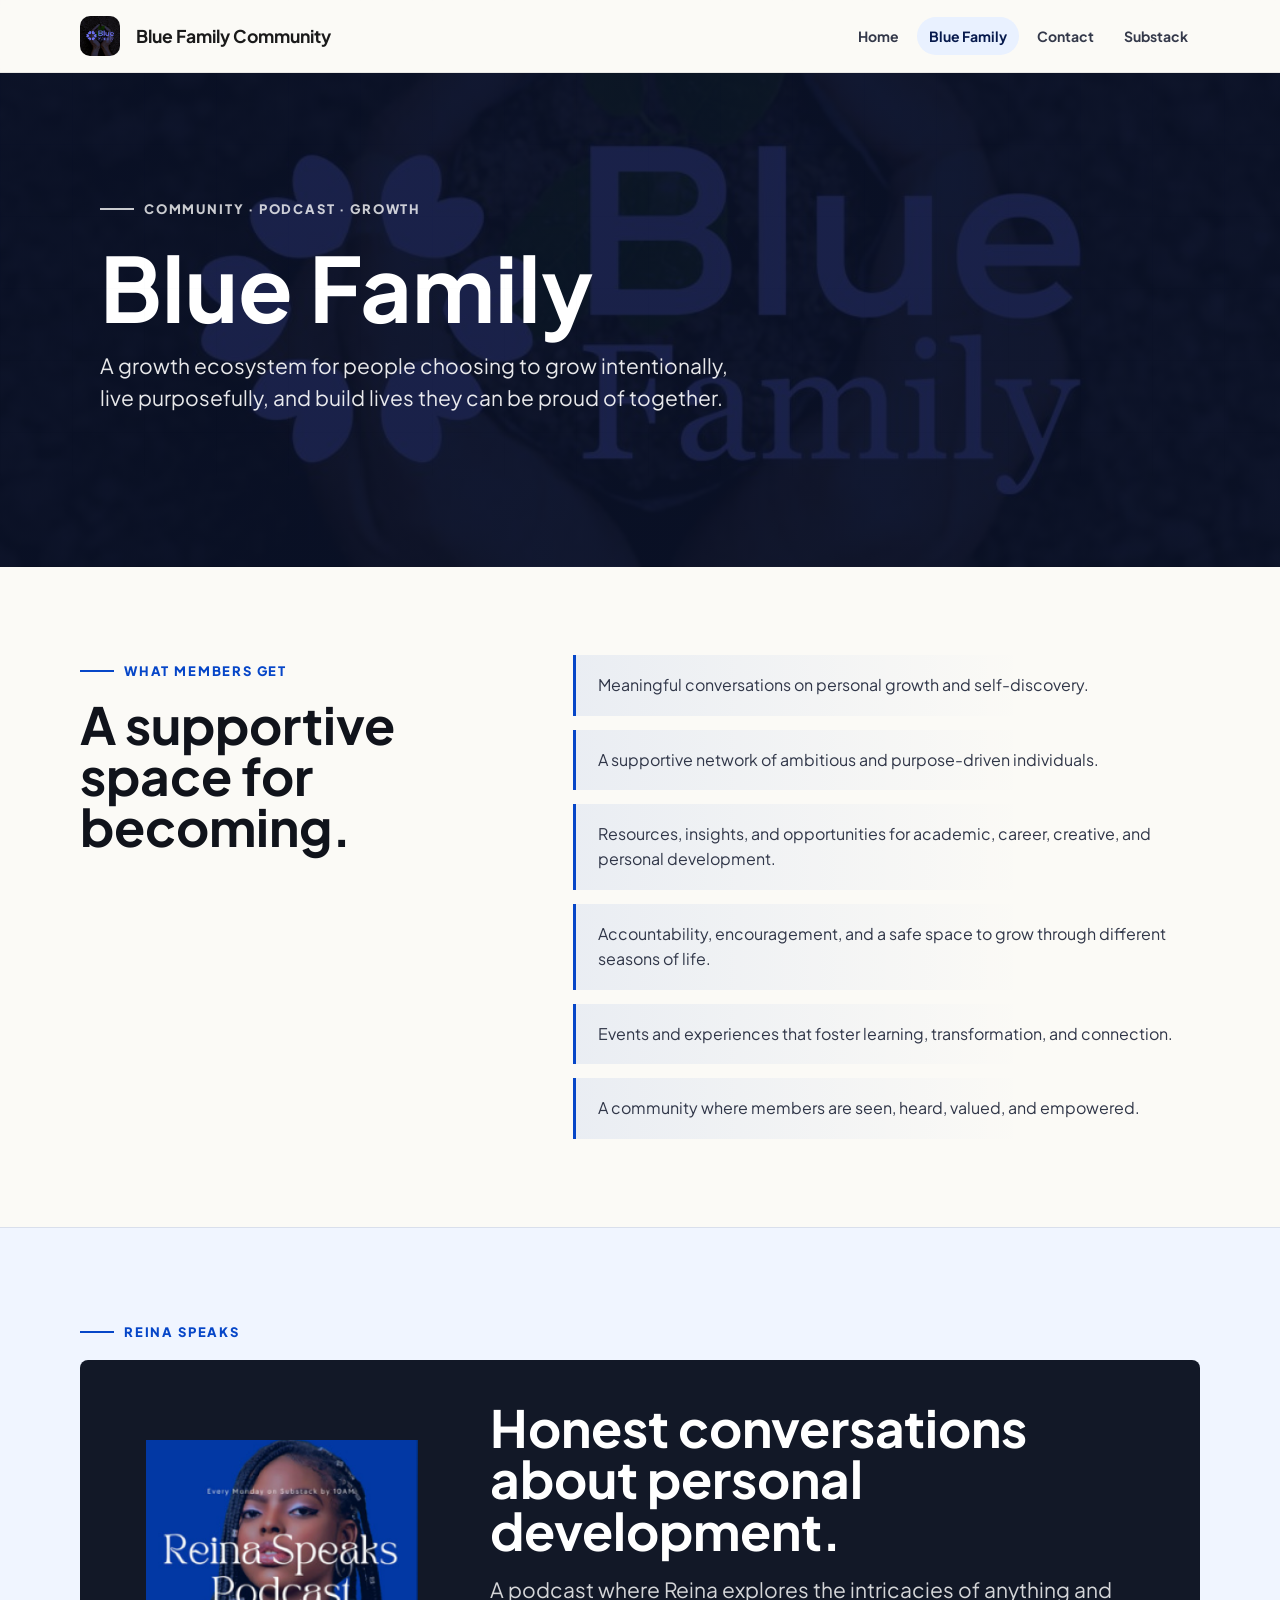
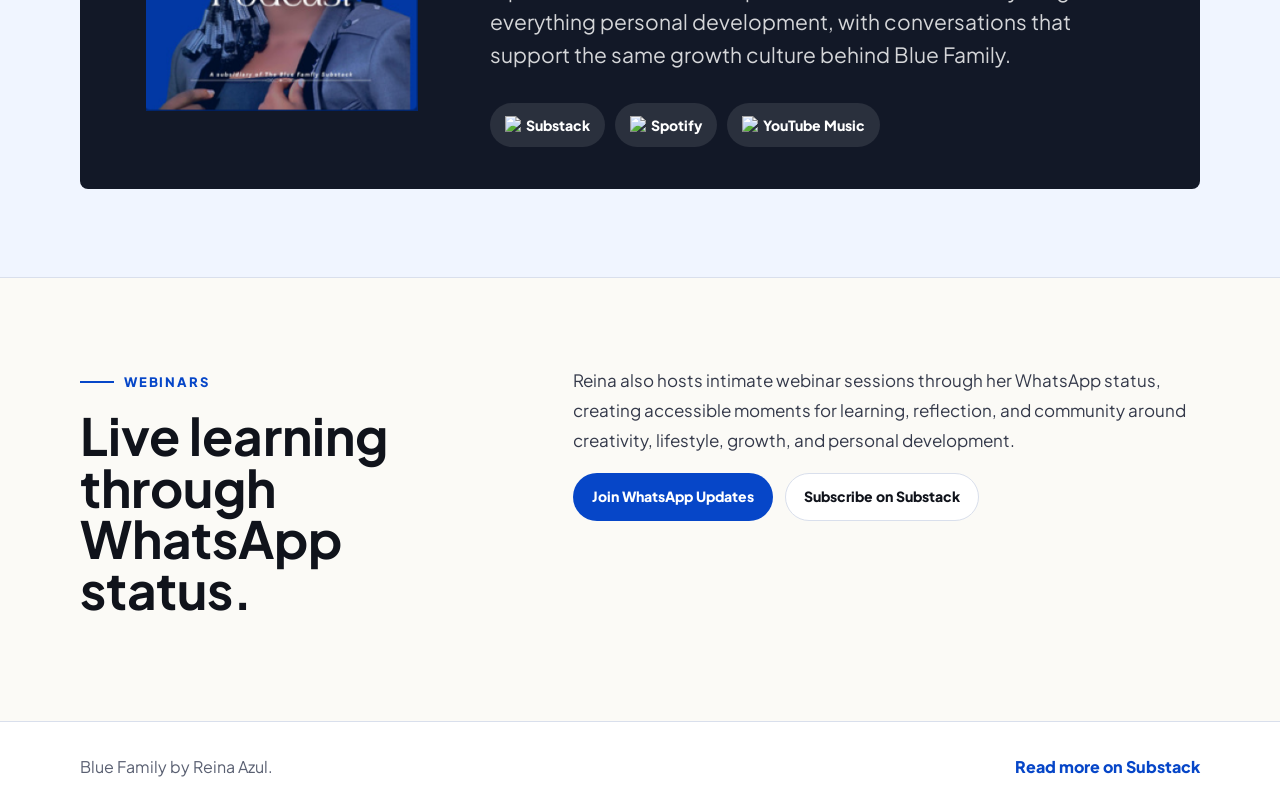
==== commit 4aaf6f5f: "little change" ====
--- a/community.html
+++ b/community.html
@@ -24,9 +24,9 @@
       <span class="bar"></span>
     </button>
         <div class="nav-links">
-      <a class="active" href="/home">Home</a>
-      <a href="/community">Blue Family</a>
-      <a href="/contact">Contact</a>
+          <a href="./">Home</a>
+          <a class="active" href="/community">Blue Family</a>
+          <a href="/contact">Contact</a>
           <a href="https://oyedokunm.substack.com" target="_blank" rel="noreferrer">Substack</a>
         </div>
       </nav>
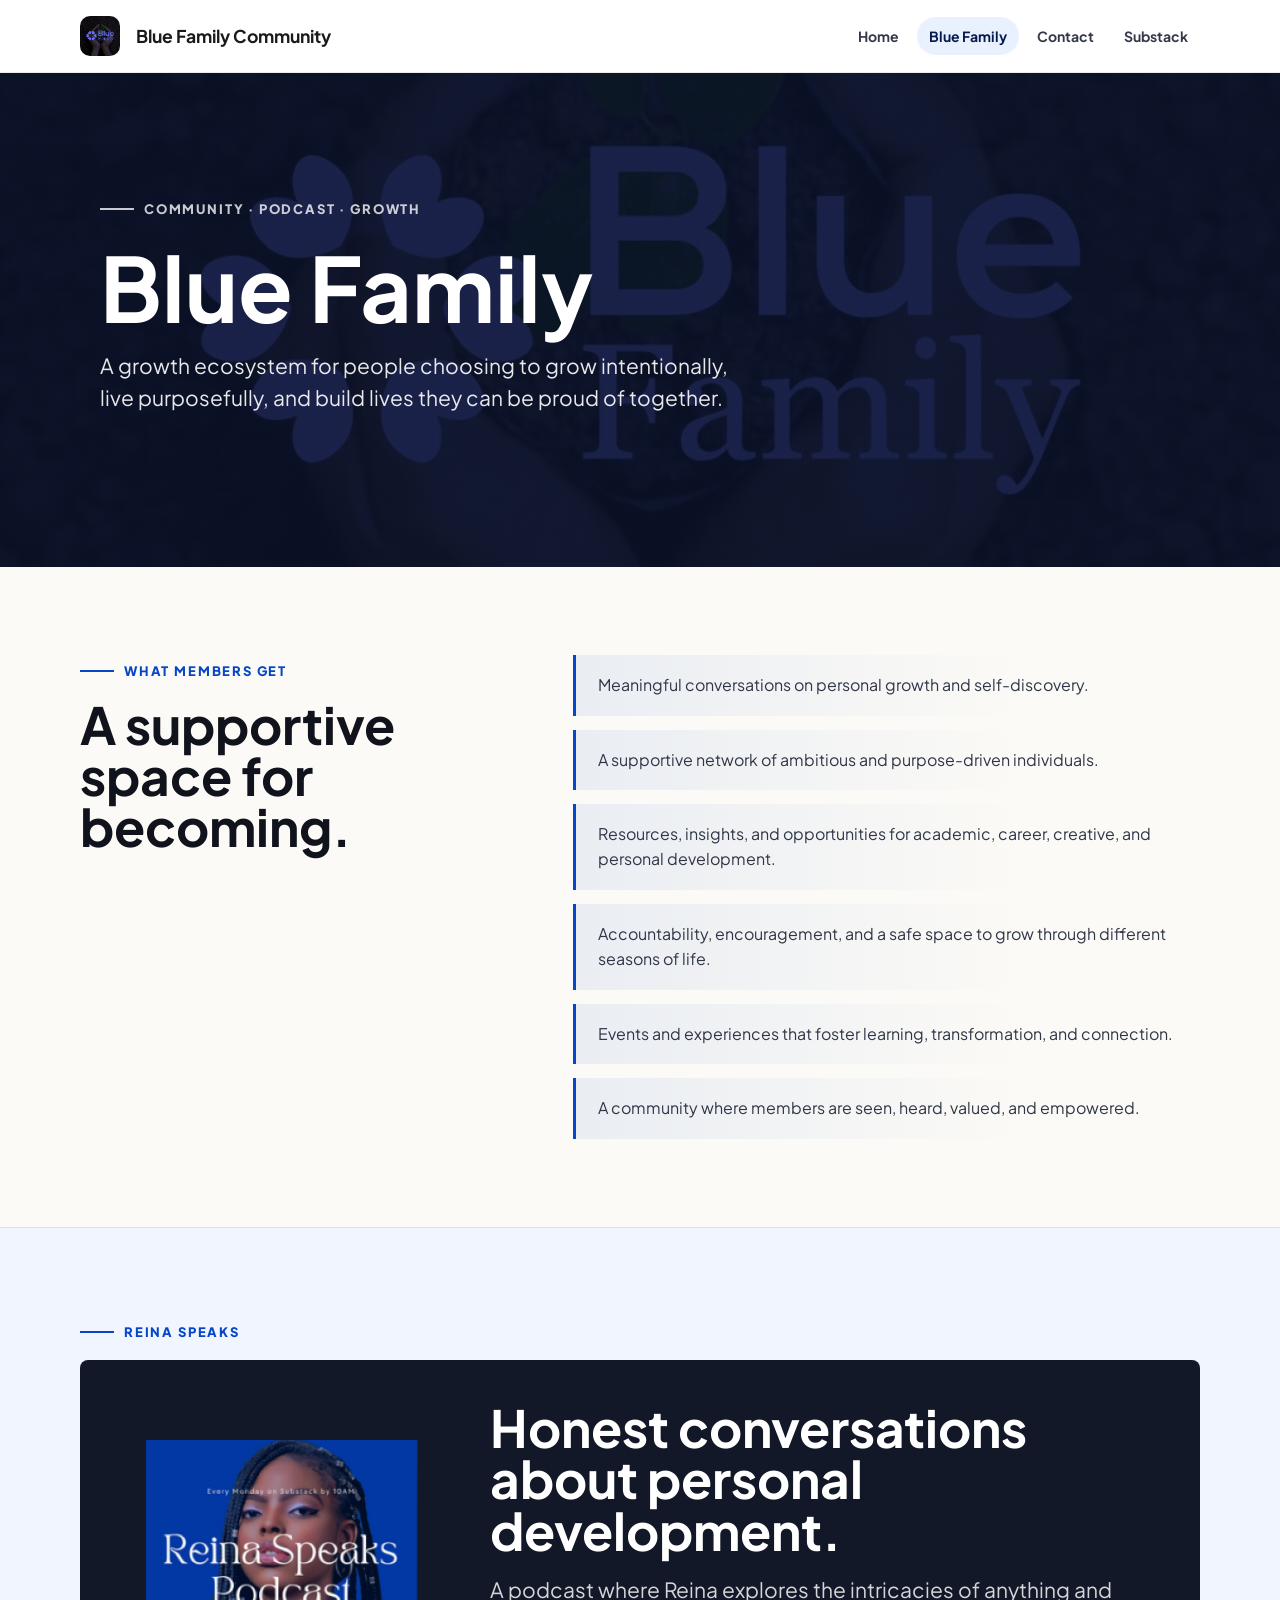
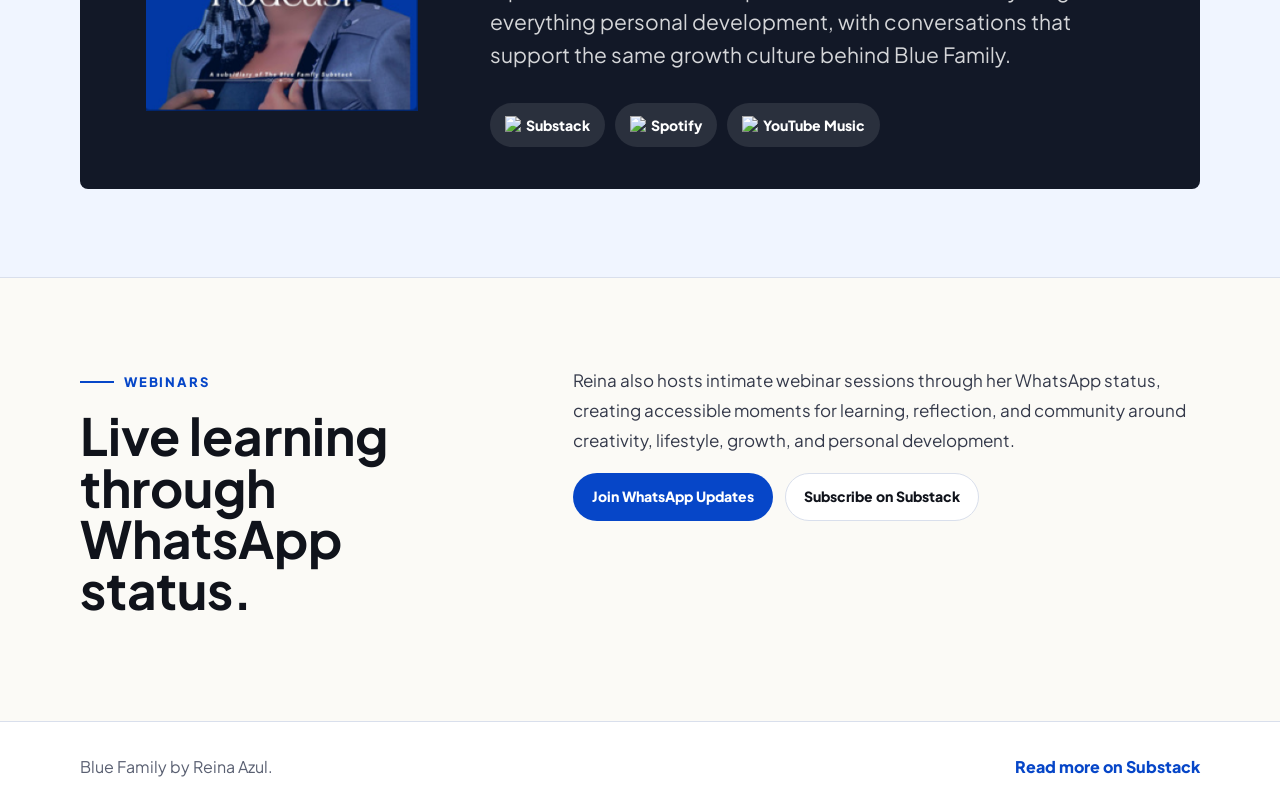
==== commit 76fb00cc: "Few changes" ====
--- a/community.html
+++ b/community.html
@@ -7,15 +7,15 @@
     <title>Blue Family | Reina Azul</title>
     <link rel="stylesheet" href="styles.css">
     <link href="https://fonts.googleapis.com/css2?family=Plus+Jakarta+Sans:wght@400;600;700;800&display=swap" rel="stylesheet">
-    <link rel="icon" type="image/png" href="assets/322eb3b5f45e469986e57e9ff61a0006.jpg">
-  <link rel="apple-touch-icon" href="assets/322eb3b5f45e469986e57e9ff61a0006.jpg">
+    <link rel="icon" type="image/png" href="assets/Favicon.jpg">
+  <link rel="apple-touch-icon" href="assets/Favicon.jpg">
   </head>
   <body>
     <script src="script.js"></script>
     <header class="site-header">
       <nav class="nav" aria-label="Main navigation">
         <a class="brand" href="index.html" aria-label="Reina Azul home">
-          <img src="assets/322eb3b5f45e469986e57e9ff61a0006.jpg" alt="Reina Azul Logo" class="brand-marks">
+          <img src="assets/Blue Family.jpg" alt="Reina Azul Logo" class="brand-marks">
           <span class="logo-texts">Blue Family Community</span>
         </a>
       <button class="hamburger-menu" aria-label="Toggle navigation" aria-expanded="false">
@@ -65,7 +65,7 @@
           <p class="eyebrow dark">Reina Speaks</p>
           <div class="podcast-panel">
             <div class="podcast-cover" aria-label="Reina Speaks podcast cover placeholder">
-              <img src="assets/Screenshot 2026-06-10 194704.png" alt="Reina Speaks podcast cover">
+              <img src="assets/Reina Podcast.png" alt="Reina Speaks podcast cover">
             </div>
             <div>
               <h2>Honest conversations about personal development.</h2>
--- a/styles.css
+++ b/styles.css
@@ -54,7 +54,7 @@
   top: 0;
   z-index: 20;
   border-bottom: 1px solid rgba(16, 19, 27, .08);
-  background: rgba(251, 250, 246, .88);
+  background: #FFFFFF;
   backdrop-filter: blur(18px);
 }
 
@@ -396,7 +396,7 @@
 .page-hero {
 background-image: 
   linear-gradient(rgba(11, 19, 43, 0.85), rgba(11, 19, 43, 0.85)), 
-  url('assets/322eb3b5f45e469986e57e9ff61a0006.jpg'); 
+  url('assets/Blue\ Family.jpg'); 
   background-position: center center;
   background-size: cover;
   background-repeat: no-repeat;
@@ -670,28 +670,43 @@
     z-index: 1001;
   }
 
-.nav-links {
+  .nav-links {
     display: flex;
     flex-direction: column;
-    align-items: center;
-    gap: 24px;
-    
-    position: fixed;     
+    align-items: stretch;
+    gap: 8px;
+
+    position: fixed;
     top: 0;
-    right: -100%;      
-    width: 220px;         
-    height: 45vh;      
-    background-color: #0b132b; 
-    padding: 100px 24px 40px;  
-    border-radius: 10px 0 0 10px;
+    right: -100%;
+    width: 260px;
+    height: 100vh;
+    background-color: var(--ivory);
+    padding: 100px 20px 40px;
+    border-left: 1px solid var(--line);
+    box-shadow: -12px 0 40px rgba(7, 26, 77, .12);
     box-sizing: border-box;
-    
+
     transition: right 0.3s ease-in-out;
     z-index: 999;
   }
 
   .nav-links.open {
-    right: 0 !important;  
+    right: 0 !important;
+  }
+
+  .nav-links a {
+    padding: 14px 16px;
+    border-radius: 10px;
+    font-size: 16px;
+    text-align: left;
+    color: var(--ink);
+  }
+
+  .nav-links a.active,
+  .nav-links a:hover {
+    background: var(--blue-soft);
+    color: var(--blue-deep);
   }
   html, body {
     overflow-x: hidden;
